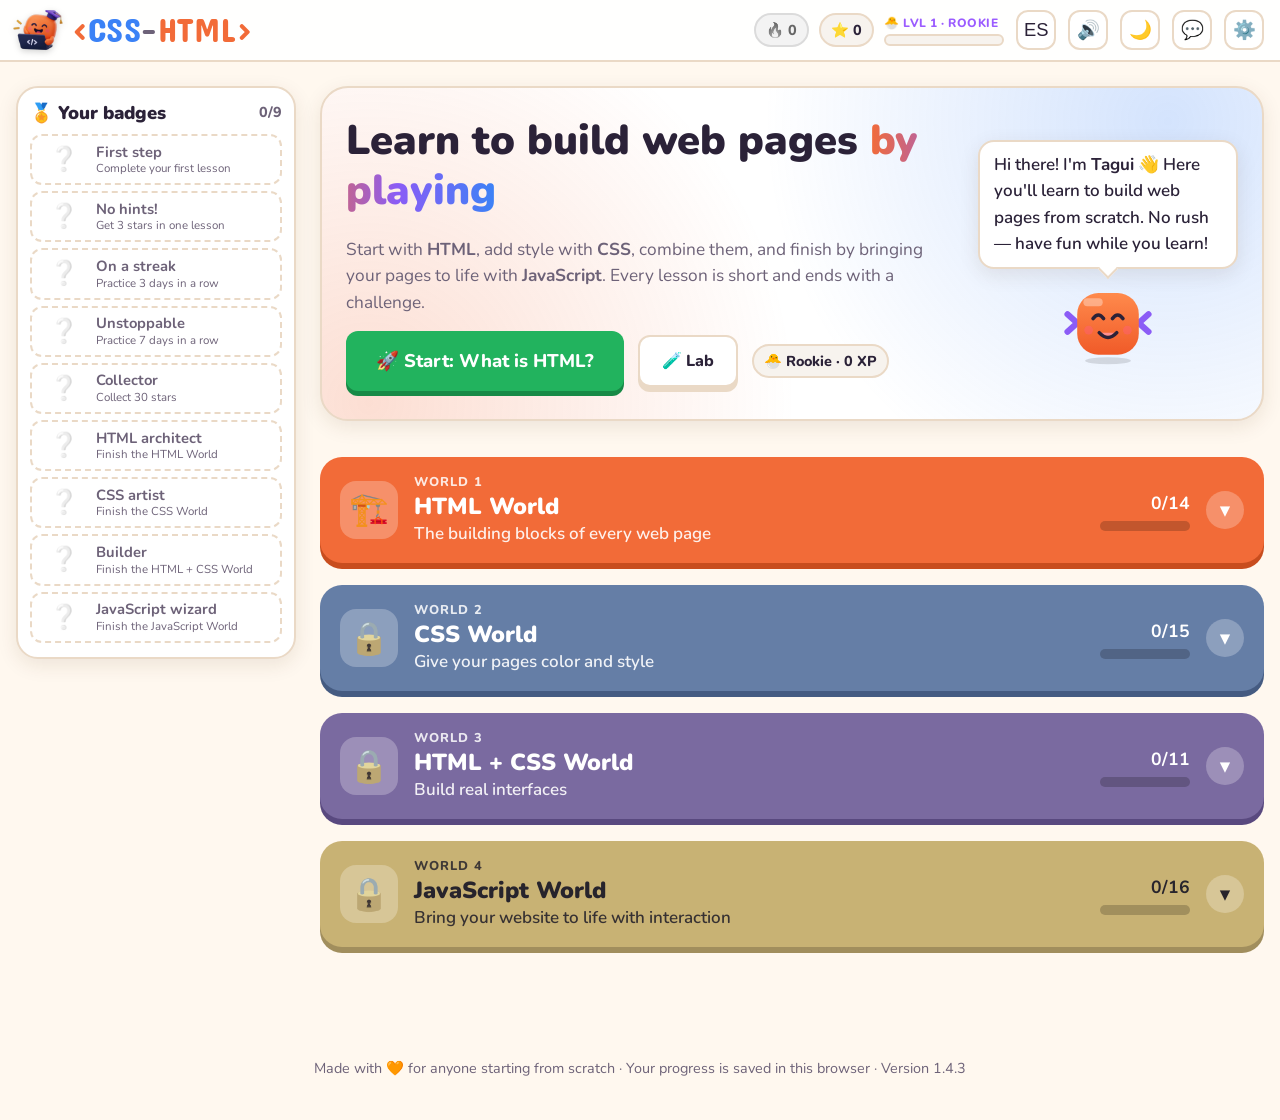
==== index.html @ 59b99aa9 "1.4.3: css-11 to css-14 in English Co-Authored-By: Claude Opus 5.5 <noreply@anthropic.com>" ====
<!DOCTYPE html>
<html lang="es">
<head>
  <meta charset="utf-8">
  <meta name="viewport" content="width=device-width, initial-scale=1">
  <title>&lt;CSS-HTML&gt; · Aprende a crear webs jugando</title>
  <meta name="description" content="Curso interactivo y gratuito de HTML, CSS y JavaScript para principiantes, con retos, XP e insignias.">
  <link rel="icon" href="recursos/marca/favicon.ico" sizes="any">
  <link rel="apple-touch-icon" href="recursos/marca/tagui-logo-160.png">
  <link rel="preconnect" href="https://fonts.googleapis.com">
  <link rel="preconnect" href="https://fonts.gstatic.com" crossorigin>
  <link rel="stylesheet" href="https://fonts.googleapis.com/css2?family=Concert+One&family=JetBrains+Mono:wght@400;700;800&family=Nunito:wght@400;600;700;800;900&display=swap">
  <!-- ?v=: versión del curso (node herramientas/version.mjs), para que el navegador no use archivos viejos -->
  <link rel="stylesheet" href="css/tema.css?v=1.4.3">
  <link rel="stylesheet" href="css/componentes.css?v=1.4.3">
  <link rel="stylesheet" href="css/mapa.css?v=1.4.3">
</head>
<body>
  <header class="cabecera"></header>

  <!-- En horizontal: insignias en una columna a la izquierda y el mapa a la derecha -->
  <div class="inicio">
    <aside class="seccion-insignias" aria-labelledby="titulo-insignias">
      <h2 id="titulo-insignias" data-t>🏅 Tus insignias <span class="contador-insignias" data-contador-insignias></span></h2>
      <div class="rejilla-insignias" data-insignias></div>
    </aside>

    <main class="contenido">
      <section class="bienvenida" data-bienvenida></section>

      <div data-mundos></div>

      <section class="opciones-curso tarjeta" data-opciones-curso></section>
    </main>
  </div>

  <footer class="pie" data-t>
    Hecho con 🧡 para quien empieza desde cero · Tu progreso se guarda en este navegador · Versión <span data-version></span>
  </footer>

  <script src="js/textos.js?v=1.4.3"></script>
  <script src="js/curso.js?v=1.4.3"></script>
  <script src="js/progreso.js?v=1.4.3"></script>
  <script src="js/celebracion.js?v=1.4.3"></script>
  <script src="js/mascota.js?v=1.4.3"></script>
  <script src="js/ui.js?v=1.4.3"></script>
  <script src="js/sugerencias.js?v=1.4.3"></script>
  <script src="js/mapa.js?v=1.4.3"></script>
</body>
</html>
---- css/tema.css ----
/* ============================================================
   <CSS-HTML> · Tema: colores, tipografía y modo claro/oscuro
   ============================================================ */
:root {
  /* Fondo y texto */
  --fondo: #fff8ef;
  --fondo-2: #ffefdc;
  --superficie: #ffffff;
  --superficie-2: #f7f3ee;
  --borde: #ead9c6;
  --texto: #2b2238;
  --texto-suave: #6d6278;

  /* Colores de cada mundo */
  --mundo-html: #f26b38;
  --mundo-html-osc: #c84d1e;
  --mundo-css: #3b82f6;
  --mundo-css-osc: #1f5fcc;
  --mundo-hc: #8b5cf6;
  --mundo-hc-osc: #6a3bd6;
  --mundo-js: #f2b100;
  --mundo-js-osc: #c48d00;

  /* Estados */
  --exito: #22b35e;
  --exito-osc: #178a46;
  --error: #ef4f5f;
  --error-osc: #c83242;
  --aviso: #ffb020;
  --xp: #9b5cff;
  --bloqueado: #c9bfb4;
  --bloqueado-osc: #a89c90;

  /* Código */
  --codigo-fondo: #1f1d2e;
  --codigo-texto: #e8e6f0;
  --codigo-etiqueta: #ff7b72;
  --codigo-atributo: #ffb86c;
  --codigo-valor: #a5e075;
  --codigo-comentario: #7d7896;
  --codigo-propiedad: #79c0ff;
  --codigo-selector: #ff9bd2;
  --codigo-palabra: #c792ea;
  --codigo-numero: #f8c555;

  /* Medidas */
  --radio: 18px;
  --radio-sm: 12px;
  --sombra: 0 6px 20px rgba(80, 50, 20, 0.10);
  --sombra-boton: 0 5px 0;
  --fuente: "Nunito", "Segoe UI", system-ui, -apple-system, sans-serif;
  --fuente-codigo: "JetBrains Mono", "Cascadia Code", Consolas, monospace;
  --fuente-titulo: "Concert One", "Nunito", "Segoe UI", system-ui, sans-serif;

  /* Respiración de Tagui y del aviso "¡Empieza aquí!"
     Duración del ciclo completo: la mitad para inflarse y la otra mitad para desinflarse */
  --ritmo-respiracion: 4s;

  color-scheme: light;
}

/* Modo oscuro automático (si el usuario no eligió claro) */
@media (prefers-color-scheme: dark) {
  :root:not([data-theme="light"]) {
    --fondo: #161827;
    --fondo-2: #1d2033;
    --superficie: #23263b;
    --superficie-2: #2b2f48;
    --borde: #3a3f5c;
    --texto: #f1eefa;
    --texto-suave: #aaa6c0;
    --bloqueado: #4a4e68;
    --bloqueado-osc: #363a52;
    --sombra: 0 6px 20px rgba(0, 0, 0, 0.35);
    color-scheme: dark;
  }
}

/* Modo oscuro elegido a mano */
:root[data-theme="dark"] {
  --fondo: #161827;
  --fondo-2: #1d2033;
  --superficie: #23263b;
  --superficie-2: #2b2f48;
  --borde: #3a3f5c;
  --texto: #f1eefa;
  --texto-suave: #aaa6c0;
  --bloqueado: #4a4e68;
  --bloqueado-osc: #363a52;
  --sombra: 0 6px 20px rgba(0, 0, 0, 0.35);
  color-scheme: dark;
}

/* ---------- Base ---------- */
*,
*::before,
*::after { box-sizing: border-box; }

html { -webkit-text-size-adjust: 100%; }

body {
  margin: 0;
  min-height: 100vh;
  background: var(--fondo);
  color: var(--texto);
  font-family: var(--fuente);
  font-size: 17px;
  line-height: 1.55;
  overflow-x: hidden;
}

h1, h2, h3 { line-height: 1.2; margin: 0 0 0.5em; }
p { margin: 0 0 0.8em; }
a { color: var(--mundo-css); }
img, svg { max-width: 100%; }

/* Sin ligaduras: el alumno debe ver los caracteres reales (<!--, =>, !=…), no flechas */
code, pre, textarea {
  font-family: var(--fuente-codigo);
  font-variant-ligatures: none;
  font-feature-settings: "liga" 0, "calt" 0;
}

:not(pre) > code {
  background: var(--superficie-2);
  border: 1px solid var(--borde);
  border-radius: 6px;
  padding: 0.05em 0.35em;
  font-size: 0.9em;
  /* Los códigos largos (animation: …) pueden partirse para no salirse de la tarjeta */
  white-space: normal;
  overflow-wrap: anywhere;
  -webkit-box-decoration-break: clone;
  box-decoration-break: clone;
}

:focus-visible {
  outline: 3px solid var(--mundo-css);
  outline-offset: 2px;
}

.oculto { display: none !important; }

.solo-lector {
  position: absolute;
  width: 1px; height: 1px;
  overflow: hidden;
  clip: rect(0 0 0 0);
  white-space: nowrap;
}

/* Si el sistema pide reducir movimiento, las animaciones se reproducen UNA vez y al instante.
   (Sin iteration-count: 1, una animación infinita de 0,01 ms parpadea de forma errática.) */
@media (prefers-reduced-motion: reduce) {
  *, *::before, *::after {
    animation-duration: 0.01ms !important;
    animation-iteration-count: 1 !important;
    transition-duration: 0.01ms !important;
  }
  /* Excepción: la respiración lenta de Tagui y del aviso se mantiene (es muy suave).
     Los saltos de reacción no se reproducen en este modo. */
  .mascota .tagui,
  .modal .tagui {
    animation: respirar-tagui var(--ritmo-respiracion) ease-in-out infinite !important;
  }
  .globo-actual {
    animation: respirar-suave var(--ritmo-respiracion) ease-in-out infinite !important;
  }
}
---- css/componentes.css ----
/* ============================================================
   <CSS-HTML> · Componentes compartidos
   ============================================================ */

/* ---------- Cabecera ---------- */
.cabecera {
  position: sticky;
  top: 0;
  z-index: 50;
  display: flex;
  align-items: center;
  gap: 12px;
  padding: 10px 16px;
  background: color-mix(in srgb, var(--superficie) 92%, transparent);
  backdrop-filter: blur(8px);
  border-bottom: 2px solid var(--borde);
}

.logo {
  display: inline-flex;
  align-items: center;
  font-family: var(--fuente-titulo);
  font-weight: 400;              /* Concert One solo tiene un grosor */
  font-size: 2.1rem;
  line-height: 1;
  text-decoration: none;
  color: var(--texto);
  white-space: nowrap;
  letter-spacing: 0.5px;
}
/* Tagui con su birrete delante del nombre */
.logo-tagui {
  width: 52px;
  height: 52px;
  margin: -6px 8px -6px -4px;
  flex-shrink: 0;
  filter: drop-shadow(0 2px 3px rgba(0, 0, 0, 0.18));
}
.logo .ang { color: var(--mundo-html); }
.logo .css { color: var(--mundo-css); }
.logo .guion { color: var(--texto-suave); }
.logo .html { color: var(--mundo-html); }

.cabecera .espacio { flex: 1; }

.estado-jugador {
  display: flex;
  align-items: center;
  gap: 10px;
  min-width: 0;
}

.chip {
  display: inline-flex;
  align-items: center;
  gap: 4px;
  padding: 4px 10px;
  border-radius: 999px;
  background: var(--superficie-2);
  border: 2px solid var(--borde);
  font-weight: 800;
  font-size: 0.9rem;
  white-space: nowrap;
}
.chip.racha { color: #ff7a1a; }
.chip.racha.apagada { color: var(--texto-suave); filter: grayscale(1); }

.barra-xp {
  display: flex;
  flex-direction: column;
  gap: 2px;
  min-width: 120px;
}
.barra-xp .nivel {
  font-size: 0.75rem;
  font-weight: 800;
  color: var(--xp);
  text-transform: uppercase;
  letter-spacing: 0.5px;
  white-space: nowrap;
}
.barra-xp .pista {
  height: 12px;
  border-radius: 999px;
  background: var(--superficie-2);
  border: 2px solid var(--borde);
  overflow: hidden;
}
.barra-xp .relleno {
  height: 100%;
  width: 0;
  background: linear-gradient(90deg, var(--xp), #d06bff);
  border-radius: 999px;
  transition: width 0.8s cubic-bezier(.2,.9,.3,1.2);
}

/* ---------- Botones ---------- */
.boton {
  --b-color: var(--exito);
  --b-osc: var(--exito-osc);
  display: inline-flex;
  align-items: center;
  justify-content: center;
  gap: 8px;
  padding: 12px 22px;
  border: 0;
  border-radius: var(--radio-sm);
  background: var(--b-color);
  color: #fff;
  font: inherit;
  font-weight: 800;
  font-size: 1rem;
  text-decoration: none;
  cursor: pointer;
  box-shadow: var(--sombra-boton) var(--b-osc);
  transform: translateY(0);
  transition: transform 0.08s, box-shadow 0.08s, filter 0.15s;
  user-select: none;
}
.boton:hover { filter: brightness(1.06); }
.boton:active { transform: translateY(4px); box-shadow: 0 1px 0 var(--b-osc); }
.boton:disabled {
  --b-color: var(--bloqueado);
  --b-osc: var(--bloqueado-osc);
  cursor: not-allowed;
  filter: none;
}
.boton.grande { padding: 16px 30px; font-size: 1.15rem; }
.boton.azul { --b-color: var(--mundo-css); --b-osc: var(--mundo-css-osc); }
.boton.naranja { --b-color: var(--mundo-html); --b-osc: var(--mundo-html-osc); }
.boton.morado { --b-color: var(--mundo-hc); --b-osc: var(--mundo-hc-osc); }
.boton.amarillo { --b-color: var(--mundo-js); --b-osc: var(--mundo-js-osc); color: #2b2238; }
.boton.secundario {
  --b-color: var(--superficie);
  --b-osc: var(--borde);
  color: var(--texto);
  border: 2px solid var(--borde);
}

.boton-icono {
  display: inline-grid;
  place-items: center;
  width: 40px;
  height: 40px;
  border-radius: 12px;
  border: 2px solid var(--borde);
  background: var(--superficie);
  color: var(--texto);
  font-size: 1.15rem;
  cursor: pointer;
  text-decoration: none;
  flex-shrink: 0;
}
.boton-icono:hover { background: var(--superficie-2); }

.mini-boton {
  padding: 6px 10px;
  border-radius: 10px;
  border: 2px solid var(--borde);
  background: var(--superficie);
  color: var(--texto);
  font: inherit;
  font-weight: 700;
  font-size: 0.85rem;
  cursor: pointer;
  white-space: nowrap;
}
.mini-boton:hover { background: var(--fondo-2); }

/* ---------- Franja del modo prueba ---------- */
.franja-prueba {
  display: flex;
  flex-wrap: wrap;
  align-items: center;
  justify-content: center;
  gap: 8px 14px;
  padding: 8px 16px;
  background: color-mix(in srgb, var(--mundo-hc) 16%, var(--superficie));
  border-bottom: 2px solid var(--mundo-hc);
  color: var(--texto);
  font-weight: 600;
  font-size: 0.95rem;
  text-align: center;
}
.franja-botones { display: inline-flex; flex-wrap: wrap; justify-content: center; gap: 8px; }

.acciones-curso { flex-direction: column; align-items: stretch; }

/* ---------- Tarjeta ---------- */
.tarjeta {
  background: var(--superficie);
  border: 2px solid var(--borde);
  border-radius: var(--radio);
  box-shadow: var(--sombra);
  padding: 20px;
}

/* ---------- Mascota Tagui ---------- */
.mascota {
  display: flex;
  align-items: flex-end;
  gap: 10px;
}
.mascota .tagui {
  width: 72px;
  height: 72px;
  flex-shrink: 0;
  transform-origin: 50% 92%;     /* respira desde los pies */
  will-change: transform;        /* la anima la tarjeta gráfica: sin saltos de píxel */
  animation: respirar-tagui var(--ritmo-respiracion) ease-in-out infinite;
}
.mascota .bocadillo {
  position: relative;
  background: var(--superficie);
  border: 2px solid var(--borde);
  border-radius: 16px;
  padding: 10px 14px;
  font-weight: 600;
  box-shadow: var(--sombra);
}
.mascota .bocadillo::before {
  content: "";
  position: absolute;
  left: -9px;
  bottom: 16px;
  width: 14px;
  height: 14px;
  background: var(--superficie);
  border-left: 2px solid var(--borde);
  border-bottom: 2px solid var(--borde);
  transform: rotate(45deg);
}
/* Reacciones suaves y de una sola vez; después Tagui vuelve a respirar con calma */
.mascota.alegre .tagui { animation: saltar 1.2s ease-in-out 1, respirar-tagui var(--ritmo-respiracion) ease-in-out 1.2s infinite; }
.mascota.triste .tagui { animation: temblar 0.9s ease-in-out 1, respirar-tagui var(--ritmo-respiracion) ease-in-out 0.9s infinite; }

/* Movimientos lentos y suaves: transmiten calma */
@keyframes respirar-tagui {
  0%, 100% { transform: scale(1, 1); }
  50% { transform: scale(1.15, 1.25); }   /* respiración exagerada pero muy lenta */
}
@keyframes respirar-suave { /* para globos de aviso */
  0%, 100% { transform: scale(1); }
  50% { transform: scale(1.25); }
}
@keyframes saltar { 0%, 100% { transform: translateY(0); } 45% { transform: translateY(-8px) rotate(-2deg); } }
@keyframes temblar { 0%, 100% { transform: translateX(0); } 30% { transform: translateX(-3px); } 70% { transform: translateX(3px); } }

/* ---------- Bloque de código (solo lectura) ---------- */
pre.codigo {
  margin: 0;
  padding: 14px 16px;
  background: var(--codigo-fondo);
  color: var(--codigo-texto);
  border-radius: var(--radio-sm);
  font-size: 0.92rem;
  line-height: 1.6;
  overflow-x: auto;
  white-space: pre;
  tab-size: 2;
}

/* Colores del resaltado (compartido con el editor) */
.t-etiqueta { color: var(--codigo-etiqueta); }
.t-atributo { color: var(--codigo-atributo); }
.t-valor { color: var(--codigo-valor); }
.t-comentario { color: var(--codigo-comentario); font-style: italic; }
.t-propiedad { color: var(--codigo-propiedad); }
.t-selector { color: var(--codigo-selector); }
.t-palabra { color: var(--codigo-palabra); }
.t-numero { color: var(--codigo-numero); }
.t-cadena { color: var(--codigo-valor); }
.t-signo { color: #b9b4cc; }

/* ---------- Toasts ---------- */
.toasts {
  position: fixed;
  top: 76px;
  right: 16px;
  z-index: 200;
  display: flex;
  flex-direction: column;
  gap: 8px;
  pointer-events: none;
}
.toast {
  padding: 10px 16px;
  border-radius: 14px;
  background: var(--superficie);
  border: 2px solid var(--borde);
  box-shadow: var(--sombra);
  font-weight: 800;
  animation: entrar-toast 0.35s cubic-bezier(.2,.9,.3,1.3);
}
.toast.xp { color: var(--xp); border-color: var(--xp); }
.toast.insignia { color: var(--mundo-js-osc); border-color: var(--mundo-js); }
.toast.saliendo { animation: salir-toast 0.3s ease forwards; }
@keyframes entrar-toast { from { transform: translateX(120%); opacity: 0; } }
@keyframes salir-toast { to { transform: translateX(120%); opacity: 0; } }

/* ---------- Modal ---------- */
.modal-fondo {
  position: fixed;
  inset: 0;
  z-index: 150;
  display: grid;
  place-items: center;
  padding: 16px;
  background: rgba(20, 15, 35, 0.55);
  animation: aparecer 0.2s ease;
}
.modal {
  width: min(460px, 100%);
  max-height: calc(100vh - 32px);
  overflow-y: auto;
  background: var(--superficie);
  border-radius: 24px;
  border: 2px solid var(--borde);
  padding: 28px 24px;
  text-align: center;
  box-shadow: 0 20px 60px rgba(0, 0, 0, 0.3);
  animation: entrar-modal 0.4s cubic-bezier(.2,.9,.3,1.3);
}
.modal h2 { font-size: 1.6rem; }
.modal .acciones {
  display: flex;
  flex-wrap: wrap;
  justify-content: center;
  gap: 10px;
  margin-top: 18px;
}
@keyframes aparecer { from { opacity: 0; } }
@keyframes entrar-modal { from { transform: scale(0.8); opacity: 0; } }

/* Estrellas grandes del modal de victoria */
.estrellas-grandes {
  display: flex;
  justify-content: center;
  gap: 8px;
  font-size: 3rem;
  margin: 8px 0 4px;
}
.estrellas-grandes span {
  filter: grayscale(1) opacity(0.3);
  transform: scale(0.5);
}
.estrellas-grandes span.ganada {
  animation: estrella 0.5s cubic-bezier(.2,.9,.3,1.6) forwards;
}
@keyframes estrella {
  to { filter: none; transform: scale(1); }
}

/* ---------- Confeti ---------- */
.confeti {
  position: fixed;
  inset: 0;
  z-index: 300;
  pointer-events: none;
  width: 100%;
  height: 100%;
}

/* ---------- Ajustes ---------- */
.lista-ajustes {
  display: flex;
  flex-direction: column;
  gap: 10px;
  text-align: left;
}
.lista-ajustes label {
  display: flex;
  align-items: center;
  justify-content: space-between;
  gap: 12px;
  padding: 10px 14px;
  background: var(--superficie-2);
  border-radius: 12px;
  font-weight: 700;
  cursor: pointer;
}
.lista-ajustes input[type="checkbox"] { width: 22px; height: 22px; accent-color: var(--exito); }
.version-curso { margin: 14px 0 0; color: var(--texto-suave); font-size: 0.85rem; }

/* ---------- Buzón de sugerencias ---------- */
.sugerencia-intro { color: var(--texto-suave); margin: 6px 0 14px; }
.form-sugerencia { display: flex; flex-direction: column; gap: 12px; text-align: left; }
.tipos-sugerencia { border: 0; margin: 0; padding: 0; display: flex; flex-wrap: wrap; gap: 8px; }
.tipos-sugerencia legend { font-weight: 800; margin-bottom: 6px; padding: 0; }
.tipos-sugerencia label { cursor: pointer; }
.tipos-sugerencia input { position: absolute; opacity: 0; pointer-events: none; }
.tipos-sugerencia span {
  display: inline-block;
  padding: 6px 12px;
  border: 2px solid var(--borde);
  border-radius: 999px;
  background: var(--superficie-2);
  font-weight: 700;
}
.tipos-sugerencia input:checked + span { border-color: var(--mundo-css); background: color-mix(in srgb, var(--mundo-css) 15%, var(--superficie)); }
.tipos-sugerencia input:focus-visible + span { outline: 3px solid var(--mundo-css); outline-offset: 2px; }
.campo-sugerencia { display: flex; flex-direction: column; gap: 6px; font-weight: 800; }
.campo-sugerencia small { font-weight: 600; color: var(--texto-suave); }
.campo-sugerencia textarea,
.campo-sugerencia input {
  font: inherit;
  font-weight: 600;
  color: var(--texto);
  background: var(--superficie-2);
  border: 2px solid var(--borde);
  border-radius: var(--radio-sm);
  padding: 10px 12px;
  resize: vertical;
}
.campo-sugerencia textarea:focus,
.campo-sugerencia input:focus { outline: none; border-color: var(--mundo-css); }
.sugerencia-donde { margin: 0; font-size: 0.85rem; color: var(--texto-suave); }
.sugerencia-estado { margin: 0; font-weight: 700; min-height: 1.2em; }
.sugerencia-estado:empty { display: none; }

@media (max-width: 640px) {
  .cabecera { gap: 8px; padding: 8px 12px; }
  .logo { font-size: 1.15rem; }
  .logo-tagui { width: 36px; height: 36px; margin: -4px 4px -4px -2px; }
  .barra-xp { min-width: 70px; }
  .barra-xp .nivel { display: none; }
  .ocultar-movil { display: none !important; }
}
---- css/mapa.css ----
/* ============================================================
   <CSS-HTML> · Pantalla de inicio y mapa de niveles
   ============================================================ */
/* Página: en horizontal, insignias a la izquierda y mapa a la derecha; en estrecho, una columna */
.inicio {
  width: min(1320px, 100%);
  margin: 0 auto;
  padding: 24px 16px 64px;
  display: grid;
  gap: 24px;
}
.contenido { min-width: 0; }
@media (min-width: 1000px) {
  .inicio { grid-template-columns: 280px minmax(0, 1fr); align-items: start; }
  /* La columna de insignias se queda a la vista al bajar por el mapa */
  .seccion-insignias { position: sticky; top: 80px; max-height: calc(100vh - 96px); overflow-y: auto; }
}
@media (max-width: 999px) {
  .seccion-insignias { order: 2; }
}

/* ---------- Bienvenida ---------- */
.bienvenida {
  display: flex;
  flex-direction: column;
  gap: 20px;
  padding: 28px 24px;
  margin-bottom: 36px;
  border-radius: 28px;
  background:
    radial-gradient(circle at 90% 10%, color-mix(in srgb, var(--mundo-css) 22%, transparent), transparent 45%),
    radial-gradient(circle at 5% 95%, color-mix(in srgb, var(--mundo-html) 22%, transparent), transparent 45%),
    var(--superficie);
  border: 2px solid var(--borde);
  box-shadow: var(--sombra);
}
.bienvenida .mascota .tagui { width: 88px; height: 88px; }
.bienvenida h1 { font-size: clamp(1.7rem, 4.5vw, 2.6rem); font-weight: 900; }
.bienvenida .resaltado {
  background: linear-gradient(90deg, var(--mundo-html), var(--mundo-hc), var(--mundo-css));
  -webkit-background-clip: text;
  background-clip: text;
  color: transparent;
}
.bienvenida p { color: var(--texto-suave); font-size: 1.08rem; max-width: 60ch; }
.bienvenida-acciones { display: flex; flex-wrap: wrap; align-items: center; gap: 14px; margin-top: 8px; }

/* ---------- Mundo ---------- */
.mundo {
  --color: var(--mundo-html);
  --color-osc: var(--mundo-html-osc);
  margin-bottom: 22px;
  interpolate-size: allow-keywords;   /* permite animar la altura hasta "auto" al abrir */
}
/* Mundos plegables (<details>): el contenido se despliega suavemente */
.mundo::details-content {
  block-size: 0;
  overflow: hidden;
  transition: block-size 0.35s ease, content-visibility 0.35s allow-discrete;
}
.mundo[open]::details-content { block-size: auto; }
.mundo-css { --color: var(--mundo-css); --color-osc: var(--mundo-css-osc); }
.mundo-hc { --color: var(--mundo-hc); --color-osc: var(--mundo-hc-osc); }
.mundo-js { --color: var(--mundo-js); --color-osc: var(--mundo-js-osc); }

.mundo-cabecera {
  display: flex;
  align-items: center;
  gap: 16px;
  padding: 16px 20px;
  border-radius: 22px;
  background: var(--color);
  color: #fff;
  box-shadow: 0 6px 0 var(--color-osc);
  cursor: pointer;
  list-style: none;
  user-select: none;
  transition: transform 0.12s, box-shadow 0.12s;
}
.mundo-cabecera::-webkit-details-marker { display: none; }
.mundo-cabecera:hover { transform: translateY(-2px); box-shadow: 0 8px 0 var(--color-osc); }
.mundo-cabecera:active { transform: translateY(4px); box-shadow: 0 2px 0 var(--color-osc); }
.mundo-cabecera:focus-visible { outline: 4px solid var(--color-osc); outline-offset: 4px; }
.mundo-flecha {
  display: grid;
  place-items: center;
  width: 38px;
  height: 38px;
  flex-shrink: 0;
  border-radius: 50%;
  background: rgba(255, 255, 255, 0.25);
  font-size: 1.3rem;
  line-height: 1;
  transition: transform 0.3s ease;
}
.mundo[open] .mundo-flecha { transform: rotate(180deg); }
.mundo-js .mundo-cabecera { color: #2b2238; }
.mundo-cabecera h2 { margin: 0; font-size: 1.45rem; font-weight: 900; }
.mundo-cabecera p { margin: 0; opacity: 0.9; font-weight: 600; }
.mundo-num { font-size: 0.8rem; font-weight: 800; text-transform: uppercase; letter-spacing: 1px; opacity: 0.85; }
.mundo-emoji {
  display: grid;
  place-items: center;
  width: 58px;
  height: 58px;
  flex-shrink: 0;
  font-size: 2rem;
  border-radius: 16px;
  background: rgba(255, 255, 255, 0.25);
}
.mundo-progreso {
  margin-left: auto;
  display: flex;
  flex-direction: column;
  align-items: flex-end;
  gap: 4px;
  font-size: 1.1rem;
  flex-shrink: 0;
}
.mundo-progreso small { font-size: 0.75rem; opacity: 0.85; font-weight: 700; }
.mini-barra {
  width: 90px;
  height: 10px;
  border-radius: 99px;
  background: rgba(0, 0, 0, 0.2);
  overflow: hidden;
}
.mini-barra div { height: 100%; background: #fff; border-radius: 99px; }
.mundo-cerrado .mundo-cabecera { filter: saturate(0.35); }

/* ---------- Camino de nodos ---------- */
/* Hueco a los lados para las curvas en U que unen una fila con la siguiente */
.camino { position: relative; padding: 56px 64px 40px; }
.camino-linea {
  position: absolute;
  inset: 0;
  overflow: visible;
  pointer-events: none;
}
.camino-linea path {
  fill: none;
  stroke: var(--borde);
  stroke-width: 6;
  stroke-dasharray: 2 14;
  stroke-linecap: round;
}

/* Serpiente: filas horizontales (la fila y la columna de cada nodo las pone js/mapa.js) */
.nodos {
  position: relative;
  list-style: none;
  margin: 0;
  padding: 0;
  display: grid;
  grid-template-columns: repeat(var(--cols, 4), minmax(0, 1fr));
  row-gap: 56px;
  justify-items: center;
}
.nodo-fila {
  position: relative;
  display: flex;
  flex-direction: column;
  align-items: center;
  width: 150px;
}
/* Ola: un nodo de cada dos baja un poco para que la fila serpentee */
.nodo-fila.ola-baja { transform: translateY(28px); }

.nodo {
  position: relative;
  display: grid;
  place-items: center;
  width: 74px;
  height: 70px;
  border-radius: 50%;
  font-size: 1.5rem;
  font-weight: 900;
  color: #fff;
  text-decoration: none;
  background: var(--color);
  box-shadow: 0 7px 0 var(--color-osc);
  transition: transform 0.12s, box-shadow 0.12s;
}
.mundo-js .nodo { color: #2b2238; }
/* El hover se mide en toda la fila: si fuese en el círculo, al subir se saldría del ratón y rebotaría */
.nodo-fila:hover a.nodo { transform: translateY(-3px); }
a.nodo:active { transform: translateY(5px); box-shadow: 0 2px 0 var(--color-osc); }

.nodo.completada { background: var(--color); }
.nodo.bloqueada,
.nodo.proximamente {
  background: var(--bloqueado);
  box-shadow: 0 7px 0 var(--bloqueado-osc);
  font-size: 1.3rem;
}
.nodo.proximamente { cursor: help; }
/* El nodo actual no se mueve: solo su halo "respira" despacio */
.nodo.actual {
  outline: 5px solid color-mix(in srgb, var(--color) 35%, transparent);
  outline-offset: 5px;
  animation: respirar 5s ease-in-out infinite;
}
@keyframes respirar {
  0%, 100% { outline-offset: 4px; outline-color: color-mix(in srgb, var(--color) 40%, transparent); }
  50% { outline-offset: 8px; outline-color: color-mix(in srgb, var(--color) 15%, transparent); }
}

.globo-actual {
  position: absolute;
  top: -34px;
  padding: 3px 12px;
  border-radius: 10px;
  background: var(--superficie);
  border: 2px solid var(--color);
  color: var(--color-osc);
  font-weight: 900;
  font-size: 0.85rem;
  white-space: nowrap;
  transform-origin: 50% 100%;    /* respira hacia arriba, apoyado en el círculo */
  will-change: transform;        /* animación suave por la tarjeta gráfica */
  animation: respirar-suave var(--ritmo-respiracion) ease-in-out infinite;
  z-index: 1;
}
.nodo-estrellas { margin-top: 10px; font-size: 0.9rem; letter-spacing: 1px; line-height: 1; }
.nodo-titulo {
  margin-top: 10px;
  max-width: 100%;
  padding: 2px 10px;
  border-radius: 8px;
  background: var(--fondo);
  font-weight: 800;
  font-size: 0.92rem;
  text-align: center;
  line-height: 1.25;
}
.nodo-estrellas + .nodo-titulo { margin-top: 4px; }

/* ---------- Insignias ---------- */
.seccion-insignias {
  padding: 18px 16px;
  background: var(--superficie);
  border: 2px solid var(--borde);
  border-radius: 22px;
  box-shadow: var(--sombra);
}
.seccion-insignias h2 { display: flex; align-items: center; gap: 8px; margin: 0 0 14px; font-size: 1.3rem; font-weight: 900; }
.contador-insignias { margin-left: auto; font-size: 0.9rem; color: var(--texto-suave); font-weight: 800; }
.rejilla-insignias {
  display: grid;
  grid-template-columns: repeat(auto-fill, minmax(150px, 1fr));
  gap: 12px;
}
.insignia {
  display: flex;
  flex-direction: column;
  align-items: center;
  gap: 4px;
  padding: 16px 10px;
  text-align: center;
  background: var(--superficie);
  border: 2px dashed var(--borde);
  border-radius: 18px;
  color: var(--texto-suave);
}
.insignia small { font-size: 0.78rem; line-height: 1.3; }
.insignia-emoji { font-size: 2.2rem; filter: grayscale(1); opacity: 0.6; }
.insignia.ganada { border-style: solid; border-color: var(--mundo-js); color: var(--texto); box-shadow: var(--sombra); }
.insignia.ganada .insignia-emoji { filter: none; opacity: 1; }
/* En la columna lateral: una lista compacta (emoji a la izquierda, nombre y descripción a la derecha) */
@media (min-width: 1000px) {
  .seccion-insignias { padding: 14px 12px; }
  .seccion-insignias h2 { margin-bottom: 10px; font-size: 1.15rem; }
  .rejilla-insignias { grid-template-columns: 1fr; gap: 6px; }
  .insignia {
    display: grid;
    grid-template-columns: 44px 1fr;
    grid-template-rows: auto auto;
    column-gap: 10px;
    row-gap: 0;
    align-items: center;
    padding: 5px 10px;
    text-align: left;
    border-radius: 12px;
  }
  .insignia-emoji { grid-row: span 2; font-size: 1.5rem; text-align: center; }
  .insignia b { align-self: end; font-size: 0.92rem; line-height: 1.2; }
  .insignia small { align-self: start; font-size: 0.72rem; line-height: 1.25; }
}

/* ---------- Opciones del curso ---------- */
.opciones-curso { margin-top: 36px; }
.opciones-curso h2 { font-size: 1.3rem; font-weight: 900; }
.opciones-curso p { color: var(--texto-suave); }
.opciones-botones { display: flex; flex-wrap: wrap; gap: 12px; margin-top: 8px; }

.pie {
  text-align: center;
  color: var(--texto-suave);
  font-size: 0.9rem;
  padding: 24px 16px 40px;
}

@media (min-width: 720px) {
  .bienvenida { flex-direction: row; align-items: center; }
  /* En pantallas anchas Tagui se pone a la derecha, con el bocadillo encima */
  .bienvenida .mascota { flex-direction: column-reverse; align-items: center; order: 2; max-width: 260px; flex-shrink: 0; }
  .bienvenida .mascota .bocadillo::before { left: calc(50% - 7px); bottom: -9px; transform: rotate(-45deg); }
}

@media (max-width: 520px) {
  .camino { padding: 52px 36px 32px; }
  .nodo-fila { width: 130px; }
  .mundo-cabecera { position: relative; flex-wrap: wrap; gap: 12px; padding: 14px 64px 14px 16px; }
  .mundo-flecha { position: absolute; top: 14px; right: 14px; }
  .mundo-cabecera > div:nth-child(2) { flex: 1; min-width: 0; }
  .mundo-cabecera h2 { font-size: 1.25rem; }
  .mundo-emoji { width: 46px; height: 46px; font-size: 1.6rem; }
  .mundo-progreso { margin-left: 0; flex-direction: row; align-items: center; width: 100%; }
  .mini-barra { flex: 1; }
}
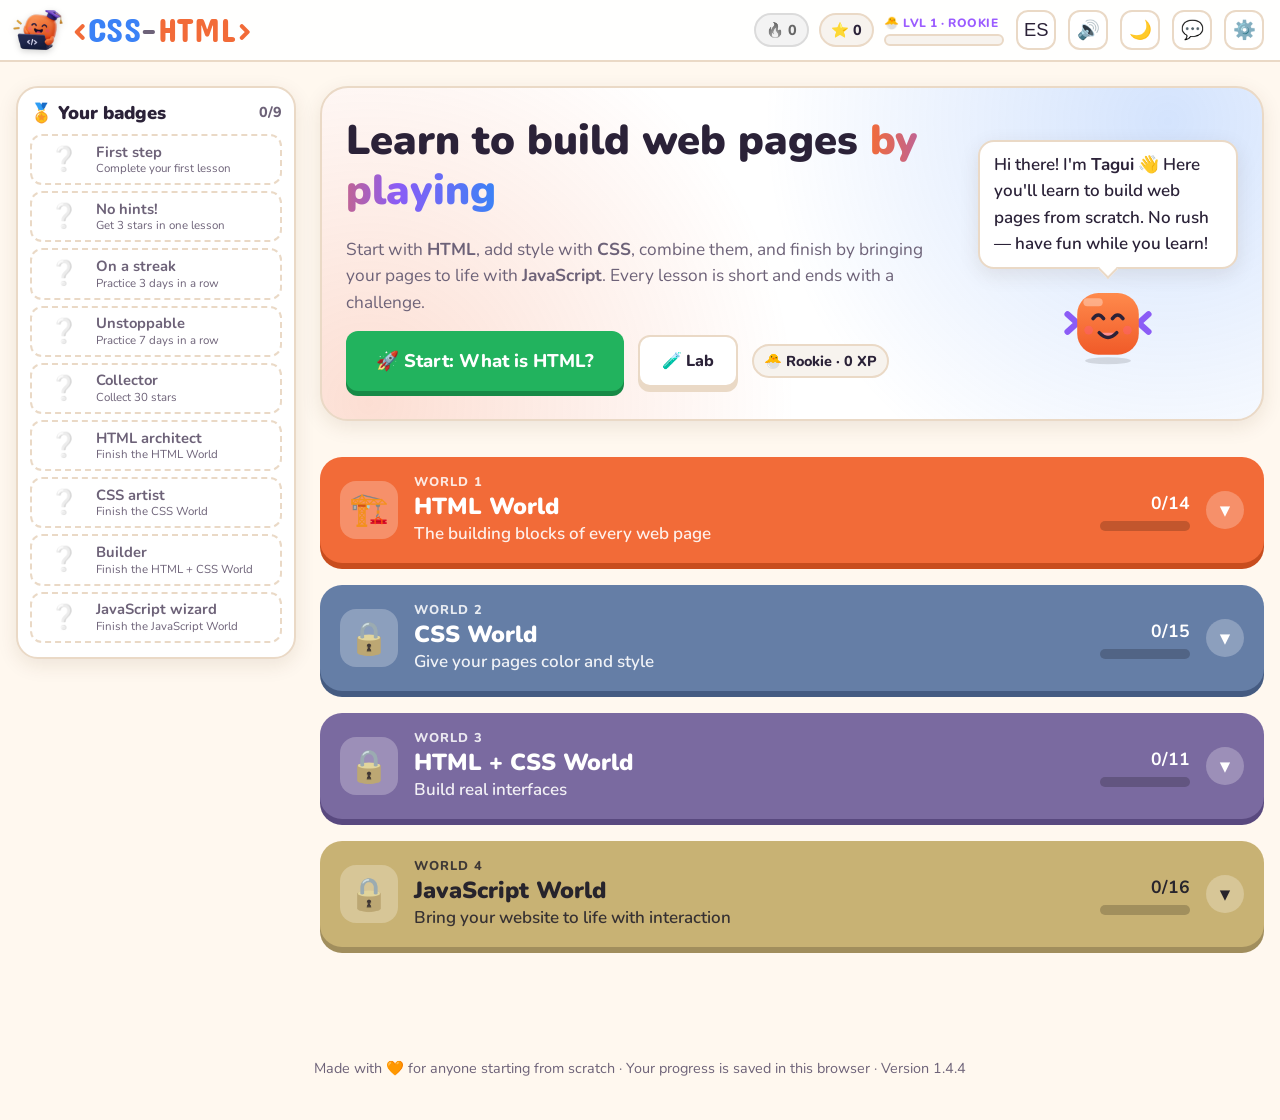
==== commit 60b5ba83: "1.4.4: World CSS complete in English (css-15 with its screenshots) and hc-01 Co-Authored-By: Claude " ====
--- a/index.html
+++ b/index.html
@@ -11,9 +11,9 @@
   <link rel="preconnect" href="https://fonts.gstatic.com" crossorigin>
   <link rel="stylesheet" href="https://fonts.googleapis.com/css2?family=Concert+One&family=JetBrains+Mono:wght@400;700;800&family=Nunito:wght@400;600;700;800;900&display=swap">
   <!-- ?v=: versión del curso (node herramientas/version.mjs), para que el navegador no use archivos viejos -->
-  <link rel="stylesheet" href="css/tema.css?v=1.4.3">
-  <link rel="stylesheet" href="css/componentes.css?v=1.4.3">
-  <link rel="stylesheet" href="css/mapa.css?v=1.4.3">
+  <link rel="stylesheet" href="css/tema.css?v=1.4.4">
+  <link rel="stylesheet" href="css/componentes.css?v=1.4.4">
+  <link rel="stylesheet" href="css/mapa.css?v=1.4.4">
 </head>
 <body>
   <header class="cabecera"></header>
@@ -38,13 +38,13 @@
     Hecho con 🧡 para quien empieza desde cero · Tu progreso se guarda en este navegador · Versión <span data-version></span>
   </footer>
 
-  <script src="js/textos.js?v=1.4.3"></script>
-  <script src="js/curso.js?v=1.4.3"></script>
-  <script src="js/progreso.js?v=1.4.3"></script>
-  <script src="js/celebracion.js?v=1.4.3"></script>
-  <script src="js/mascota.js?v=1.4.3"></script>
-  <script src="js/ui.js?v=1.4.3"></script>
-  <script src="js/sugerencias.js?v=1.4.3"></script>
-  <script src="js/mapa.js?v=1.4.3"></script>
+  <script src="js/textos.js?v=1.4.4"></script>
+  <script src="js/curso.js?v=1.4.4"></script>
+  <script src="js/progreso.js?v=1.4.4"></script>
+  <script src="js/celebracion.js?v=1.4.4"></script>
+  <script src="js/mascota.js?v=1.4.4"></script>
+  <script src="js/ui.js?v=1.4.4"></script>
+  <script src="js/sugerencias.js?v=1.4.4"></script>
+  <script src="js/mapa.js?v=1.4.4"></script>
 </body>
 </html>
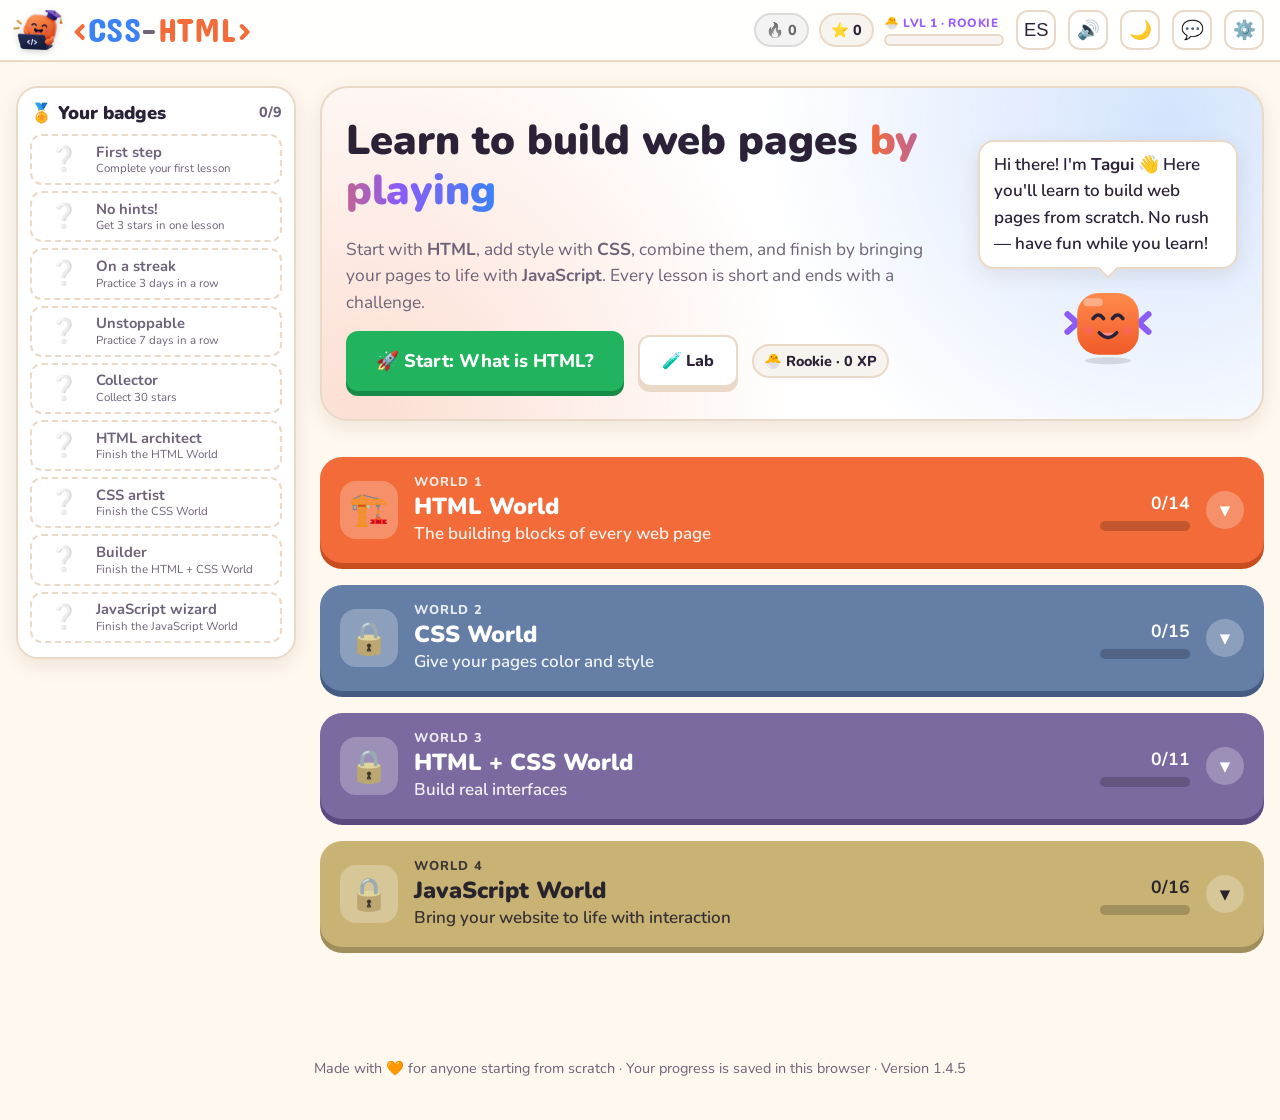
==== commit b53332e8: "1.4.5: hc-02 to hc-10 in English Co-Authored-By: Claude Opus 5.5 <noreply@anthropic.com>" ====
--- a/index.html
+++ b/index.html
@@ -11,9 +11,9 @@
   <link rel="preconnect" href="https://fonts.gstatic.com" crossorigin>
   <link rel="stylesheet" href="https://fonts.googleapis.com/css2?family=Concert+One&family=JetBrains+Mono:wght@400;700;800&family=Nunito:wght@400;600;700;800;900&display=swap">
   <!-- ?v=: versión del curso (node herramientas/version.mjs), para que el navegador no use archivos viejos -->
-  <link rel="stylesheet" href="css/tema.css?v=1.4.4">
-  <link rel="stylesheet" href="css/componentes.css?v=1.4.4">
-  <link rel="stylesheet" href="css/mapa.css?v=1.4.4">
+  <link rel="stylesheet" href="css/tema.css?v=1.4.5">
+  <link rel="stylesheet" href="css/componentes.css?v=1.4.5">
+  <link rel="stylesheet" href="css/mapa.css?v=1.4.5">
 </head>
 <body>
   <header class="cabecera"></header>
@@ -38,13 +38,13 @@
     Hecho con 🧡 para quien empieza desde cero · Tu progreso se guarda en este navegador · Versión <span data-version></span>
   </footer>
 
-  <script src="js/textos.js?v=1.4.4"></script>
-  <script src="js/curso.js?v=1.4.4"></script>
-  <script src="js/progreso.js?v=1.4.4"></script>
-  <script src="js/celebracion.js?v=1.4.4"></script>
-  <script src="js/mascota.js?v=1.4.4"></script>
-  <script src="js/ui.js?v=1.4.4"></script>
-  <script src="js/sugerencias.js?v=1.4.4"></script>
-  <script src="js/mapa.js?v=1.4.4"></script>
+  <script src="js/textos.js?v=1.4.5"></script>
+  <script src="js/curso.js?v=1.4.5"></script>
+  <script src="js/progreso.js?v=1.4.5"></script>
+  <script src="js/celebracion.js?v=1.4.5"></script>
+  <script src="js/mascota.js?v=1.4.5"></script>
+  <script src="js/ui.js?v=1.4.5"></script>
+  <script src="js/sugerencias.js?v=1.4.5"></script>
+  <script src="js/mapa.js?v=1.4.5"></script>
 </body>
 </html>
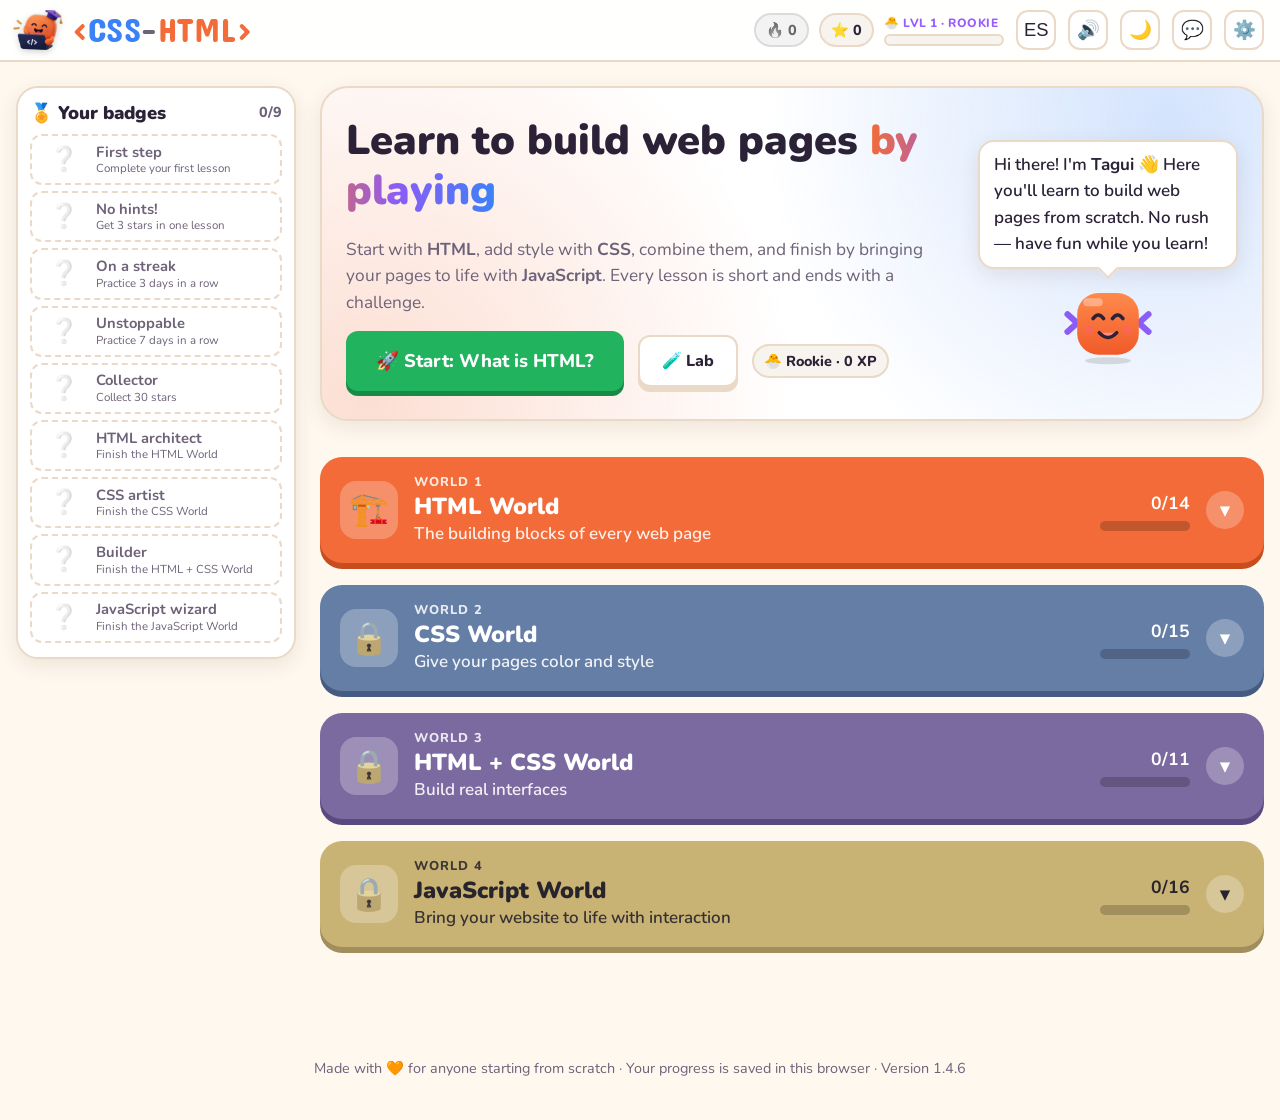
==== commit ee1810a1: "1.4.6: World HTML + CSS complete in English (hc-13 with its screenshots) and js-01 Co-Authored-By: C" ====
--- a/index.html
+++ b/index.html
@@ -11,9 +11,9 @@
   <link rel="preconnect" href="https://fonts.gstatic.com" crossorigin>
   <link rel="stylesheet" href="https://fonts.googleapis.com/css2?family=Concert+One&family=JetBrains+Mono:wght@400;700;800&family=Nunito:wght@400;600;700;800;900&display=swap">
   <!-- ?v=: versión del curso (node herramientas/version.mjs), para que el navegador no use archivos viejos -->
-  <link rel="stylesheet" href="css/tema.css?v=1.4.5">
-  <link rel="stylesheet" href="css/componentes.css?v=1.4.5">
-  <link rel="stylesheet" href="css/mapa.css?v=1.4.5">
+  <link rel="stylesheet" href="css/tema.css?v=1.4.6">
+  <link rel="stylesheet" href="css/componentes.css?v=1.4.6">
+  <link rel="stylesheet" href="css/mapa.css?v=1.4.6">
 </head>
 <body>
   <header class="cabecera"></header>
@@ -38,13 +38,13 @@
     Hecho con 🧡 para quien empieza desde cero · Tu progreso se guarda en este navegador · Versión <span data-version></span>
   </footer>
 
-  <script src="js/textos.js?v=1.4.5"></script>
-  <script src="js/curso.js?v=1.4.5"></script>
-  <script src="js/progreso.js?v=1.4.5"></script>
-  <script src="js/celebracion.js?v=1.4.5"></script>
-  <script src="js/mascota.js?v=1.4.5"></script>
-  <script src="js/ui.js?v=1.4.5"></script>
-  <script src="js/sugerencias.js?v=1.4.5"></script>
-  <script src="js/mapa.js?v=1.4.5"></script>
+  <script src="js/textos.js?v=1.4.6"></script>
+  <script src="js/curso.js?v=1.4.6"></script>
+  <script src="js/progreso.js?v=1.4.6"></script>
+  <script src="js/celebracion.js?v=1.4.6"></script>
+  <script src="js/mascota.js?v=1.4.6"></script>
+  <script src="js/ui.js?v=1.4.6"></script>
+  <script src="js/sugerencias.js?v=1.4.6"></script>
+  <script src="js/mapa.js?v=1.4.6"></script>
 </body>
 </html>
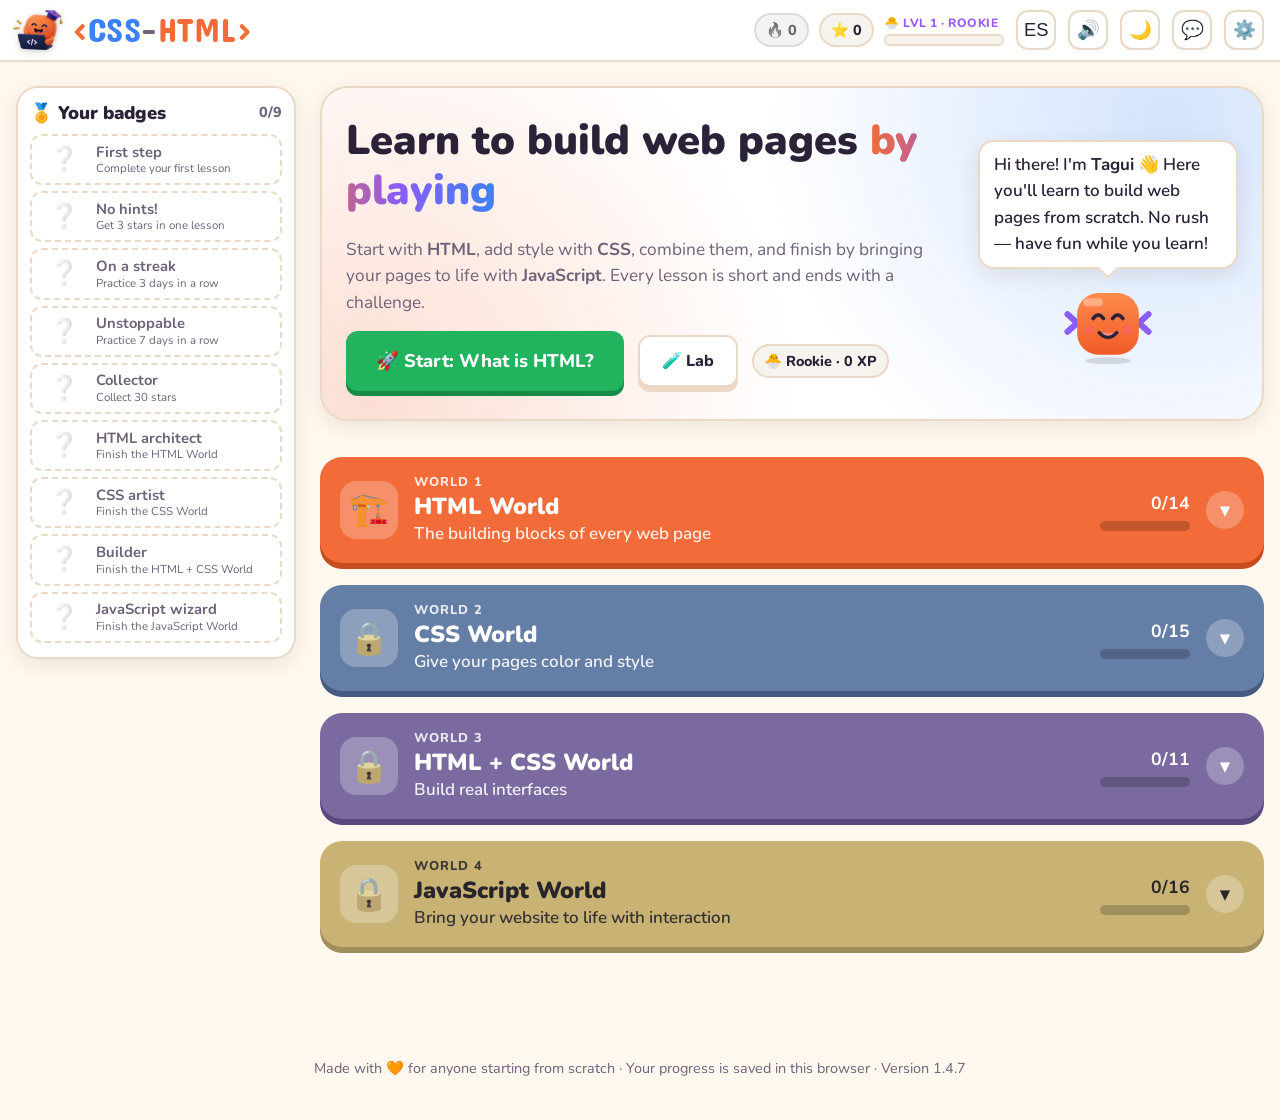
==== commit 55528358: "1.4.7: js-02 to js-10 and js-12 in English Co-Authored-By: Claude Opus 5.5 <noreply@anthropic.com>" ====
--- a/index.html
+++ b/index.html
@@ -11,9 +11,9 @@
   <link rel="preconnect" href="https://fonts.gstatic.com" crossorigin>
   <link rel="stylesheet" href="https://fonts.googleapis.com/css2?family=Concert+One&family=JetBrains+Mono:wght@400;700;800&family=Nunito:wght@400;600;700;800;900&display=swap">
   <!-- ?v=: versión del curso (node herramientas/version.mjs), para que el navegador no use archivos viejos -->
-  <link rel="stylesheet" href="css/tema.css?v=1.4.6">
-  <link rel="stylesheet" href="css/componentes.css?v=1.4.6">
-  <link rel="stylesheet" href="css/mapa.css?v=1.4.6">
+  <link rel="stylesheet" href="css/tema.css?v=1.4.7">
+  <link rel="stylesheet" href="css/componentes.css?v=1.4.7">
+  <link rel="stylesheet" href="css/mapa.css?v=1.4.7">
 </head>
 <body>
   <header class="cabecera"></header>
@@ -38,13 +38,13 @@
     Hecho con 🧡 para quien empieza desde cero · Tu progreso se guarda en este navegador · Versión <span data-version></span>
   </footer>
 
-  <script src="js/textos.js?v=1.4.6"></script>
-  <script src="js/curso.js?v=1.4.6"></script>
-  <script src="js/progreso.js?v=1.4.6"></script>
-  <script src="js/celebracion.js?v=1.4.6"></script>
-  <script src="js/mascota.js?v=1.4.6"></script>
-  <script src="js/ui.js?v=1.4.6"></script>
-  <script src="js/sugerencias.js?v=1.4.6"></script>
-  <script src="js/mapa.js?v=1.4.6"></script>
+  <script src="js/textos.js?v=1.4.7"></script>
+  <script src="js/curso.js?v=1.4.7"></script>
+  <script src="js/progreso.js?v=1.4.7"></script>
+  <script src="js/celebracion.js?v=1.4.7"></script>
+  <script src="js/mascota.js?v=1.4.7"></script>
+  <script src="js/ui.js?v=1.4.7"></script>
+  <script src="js/sugerencias.js?v=1.4.7"></script>
+  <script src="js/mapa.js?v=1.4.7"></script>
 </body>
 </html>
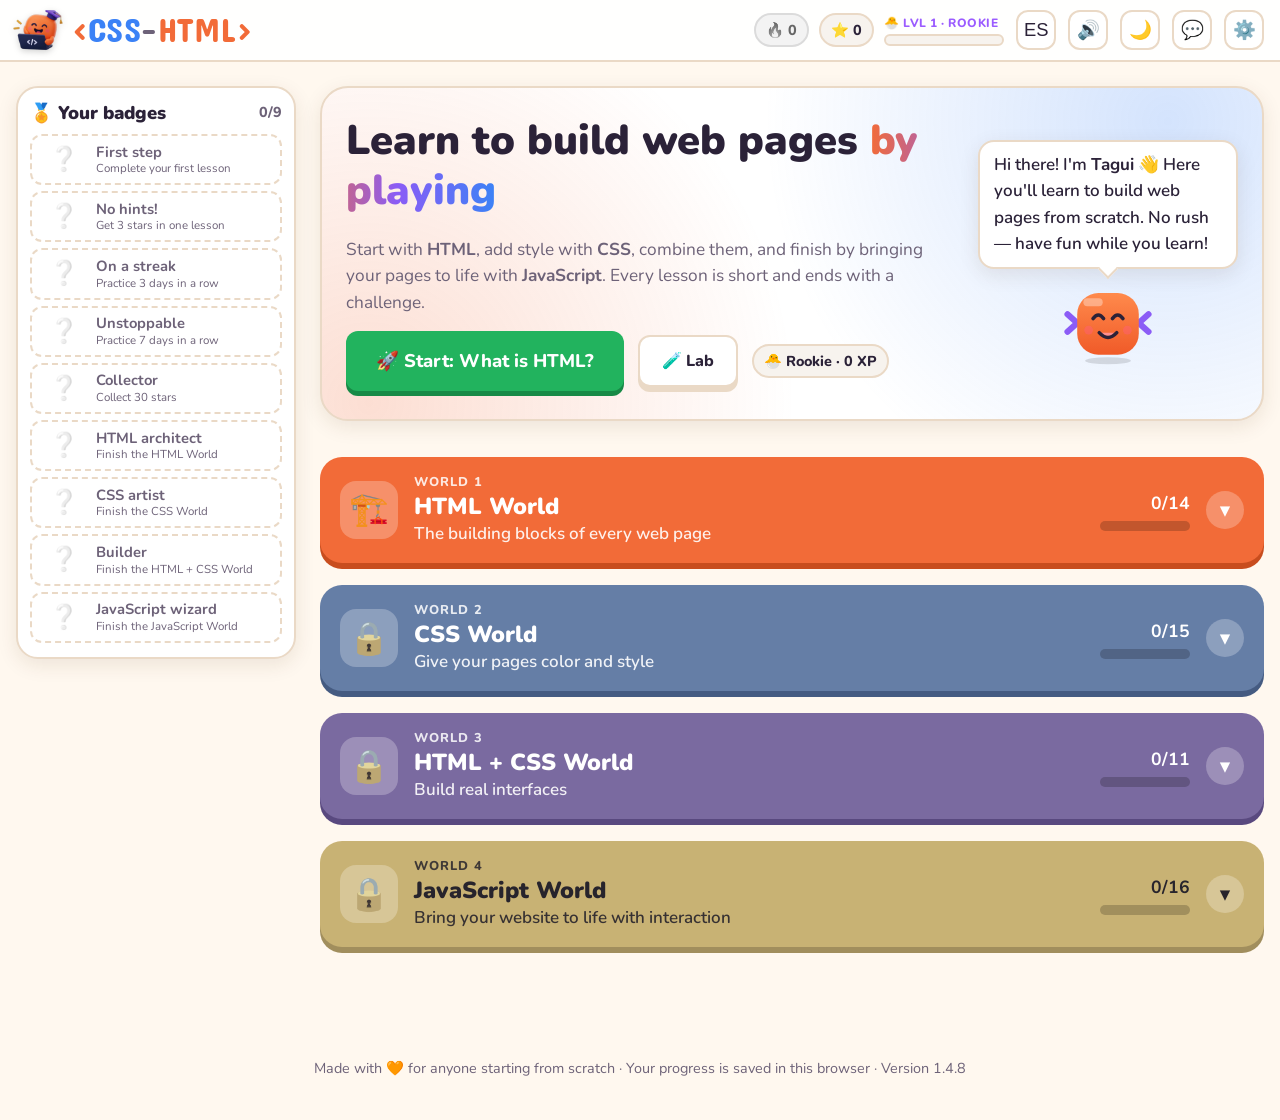
==== commit e0b7a81a: "1.4.8: js-11, js-13 and js-15 in English Co-Authored-By: Claude Opus 5.5 <noreply@anthropic.com>" ====
--- a/index.html
+++ b/index.html
@@ -11,9 +11,9 @@
   <link rel="preconnect" href="https://fonts.gstatic.com" crossorigin>
   <link rel="stylesheet" href="https://fonts.googleapis.com/css2?family=Concert+One&family=JetBrains+Mono:wght@400;700;800&family=Nunito:wght@400;600;700;800;900&display=swap">
   <!-- ?v=: versión del curso (node herramientas/version.mjs), para que el navegador no use archivos viejos -->
-  <link rel="stylesheet" href="css/tema.css?v=1.4.7">
-  <link rel="stylesheet" href="css/componentes.css?v=1.4.7">
-  <link rel="stylesheet" href="css/mapa.css?v=1.4.7">
+  <link rel="stylesheet" href="css/tema.css?v=1.4.8">
+  <link rel="stylesheet" href="css/componentes.css?v=1.4.8">
+  <link rel="stylesheet" href="css/mapa.css?v=1.4.8">
 </head>
 <body>
   <header class="cabecera"></header>
@@ -38,13 +38,13 @@
     Hecho con 🧡 para quien empieza desde cero · Tu progreso se guarda en este navegador · Versión <span data-version></span>
   </footer>
 
-  <script src="js/textos.js?v=1.4.7"></script>
-  <script src="js/curso.js?v=1.4.7"></script>
-  <script src="js/progreso.js?v=1.4.7"></script>
-  <script src="js/celebracion.js?v=1.4.7"></script>
-  <script src="js/mascota.js?v=1.4.7"></script>
-  <script src="js/ui.js?v=1.4.7"></script>
-  <script src="js/sugerencias.js?v=1.4.7"></script>
-  <script src="js/mapa.js?v=1.4.7"></script>
+  <script src="js/textos.js?v=1.4.8"></script>
+  <script src="js/curso.js?v=1.4.8"></script>
+  <script src="js/progreso.js?v=1.4.8"></script>
+  <script src="js/celebracion.js?v=1.4.8"></script>
+  <script src="js/mascota.js?v=1.4.8"></script>
+  <script src="js/ui.js?v=1.4.8"></script>
+  <script src="js/sugerencias.js?v=1.4.8"></script>
+  <script src="js/mapa.js?v=1.4.8"></script>
 </body>
 </html>
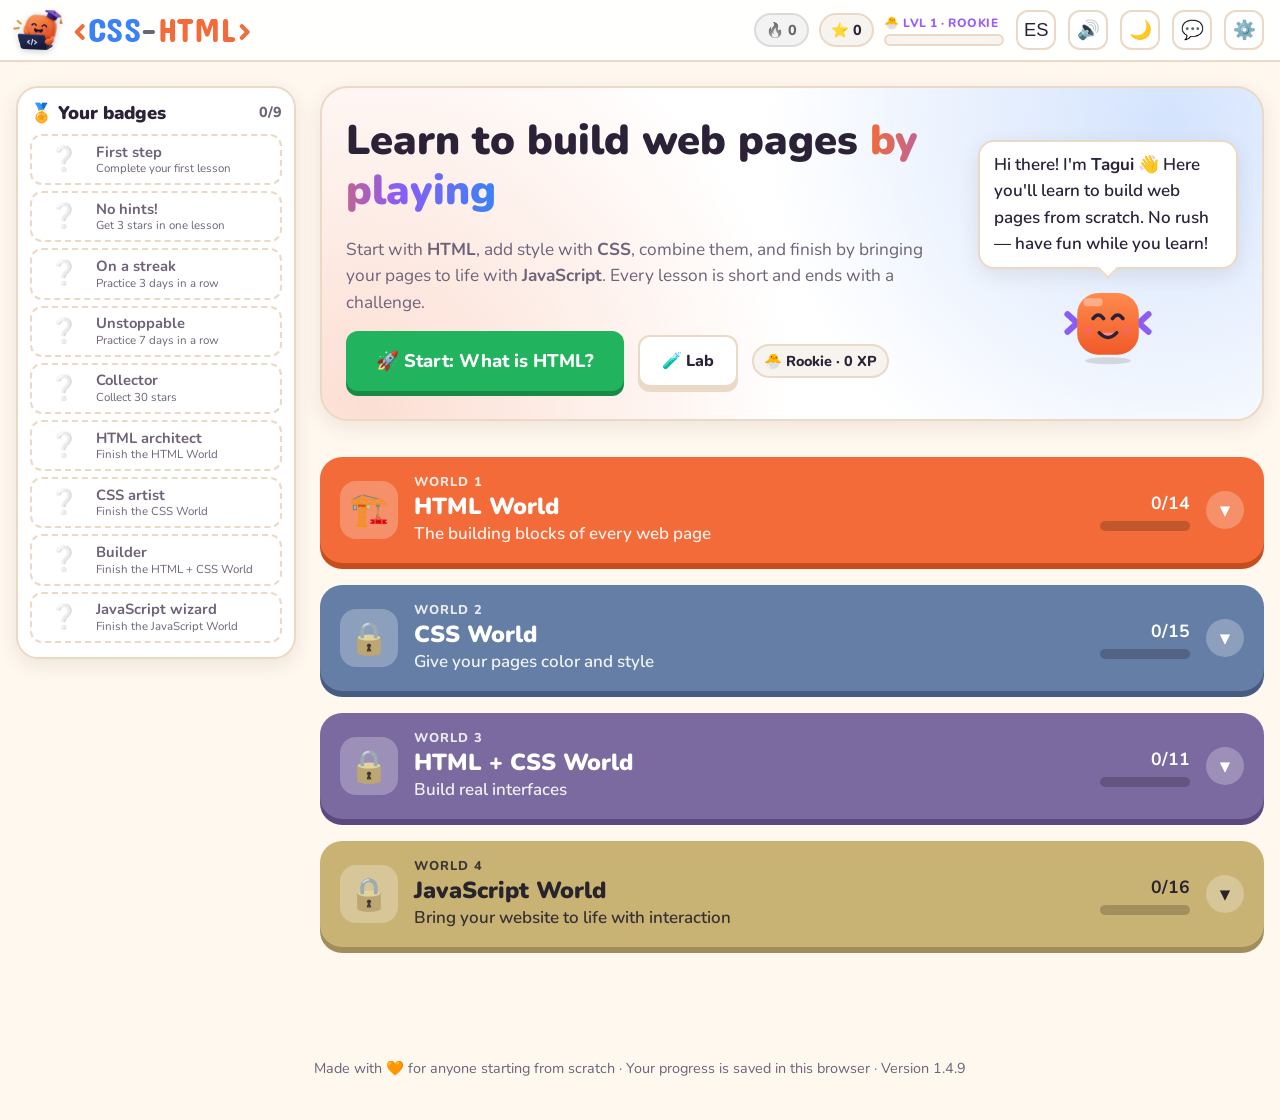
==== commit facd28d8: "1.4.9: World JavaScript complete in English (js-16 and the js-17 project) Co-Authored-By: Claude Opu" ====
--- a/index.html
+++ b/index.html
@@ -11,9 +11,9 @@
   <link rel="preconnect" href="https://fonts.gstatic.com" crossorigin>
   <link rel="stylesheet" href="https://fonts.googleapis.com/css2?family=Concert+One&family=JetBrains+Mono:wght@400;700;800&family=Nunito:wght@400;600;700;800;900&display=swap">
   <!-- ?v=: versión del curso (node herramientas/version.mjs), para que el navegador no use archivos viejos -->
-  <link rel="stylesheet" href="css/tema.css?v=1.4.8">
-  <link rel="stylesheet" href="css/componentes.css?v=1.4.8">
-  <link rel="stylesheet" href="css/mapa.css?v=1.4.8">
+  <link rel="stylesheet" href="css/tema.css?v=1.4.9">
+  <link rel="stylesheet" href="css/componentes.css?v=1.4.9">
+  <link rel="stylesheet" href="css/mapa.css?v=1.4.9">
 </head>
 <body>
   <header class="cabecera"></header>
@@ -38,13 +38,13 @@
     Hecho con 🧡 para quien empieza desde cero · Tu progreso se guarda en este navegador · Versión <span data-version></span>
   </footer>
 
-  <script src="js/textos.js?v=1.4.8"></script>
-  <script src="js/curso.js?v=1.4.8"></script>
-  <script src="js/progreso.js?v=1.4.8"></script>
-  <script src="js/celebracion.js?v=1.4.8"></script>
-  <script src="js/mascota.js?v=1.4.8"></script>
-  <script src="js/ui.js?v=1.4.8"></script>
-  <script src="js/sugerencias.js?v=1.4.8"></script>
-  <script src="js/mapa.js?v=1.4.8"></script>
+  <script src="js/textos.js?v=1.4.9"></script>
+  <script src="js/curso.js?v=1.4.9"></script>
+  <script src="js/progreso.js?v=1.4.9"></script>
+  <script src="js/celebracion.js?v=1.4.9"></script>
+  <script src="js/mascota.js?v=1.4.9"></script>
+  <script src="js/ui.js?v=1.4.9"></script>
+  <script src="js/sugerencias.js?v=1.4.9"></script>
+  <script src="js/mapa.js?v=1.4.9"></script>
 </body>
 </html>
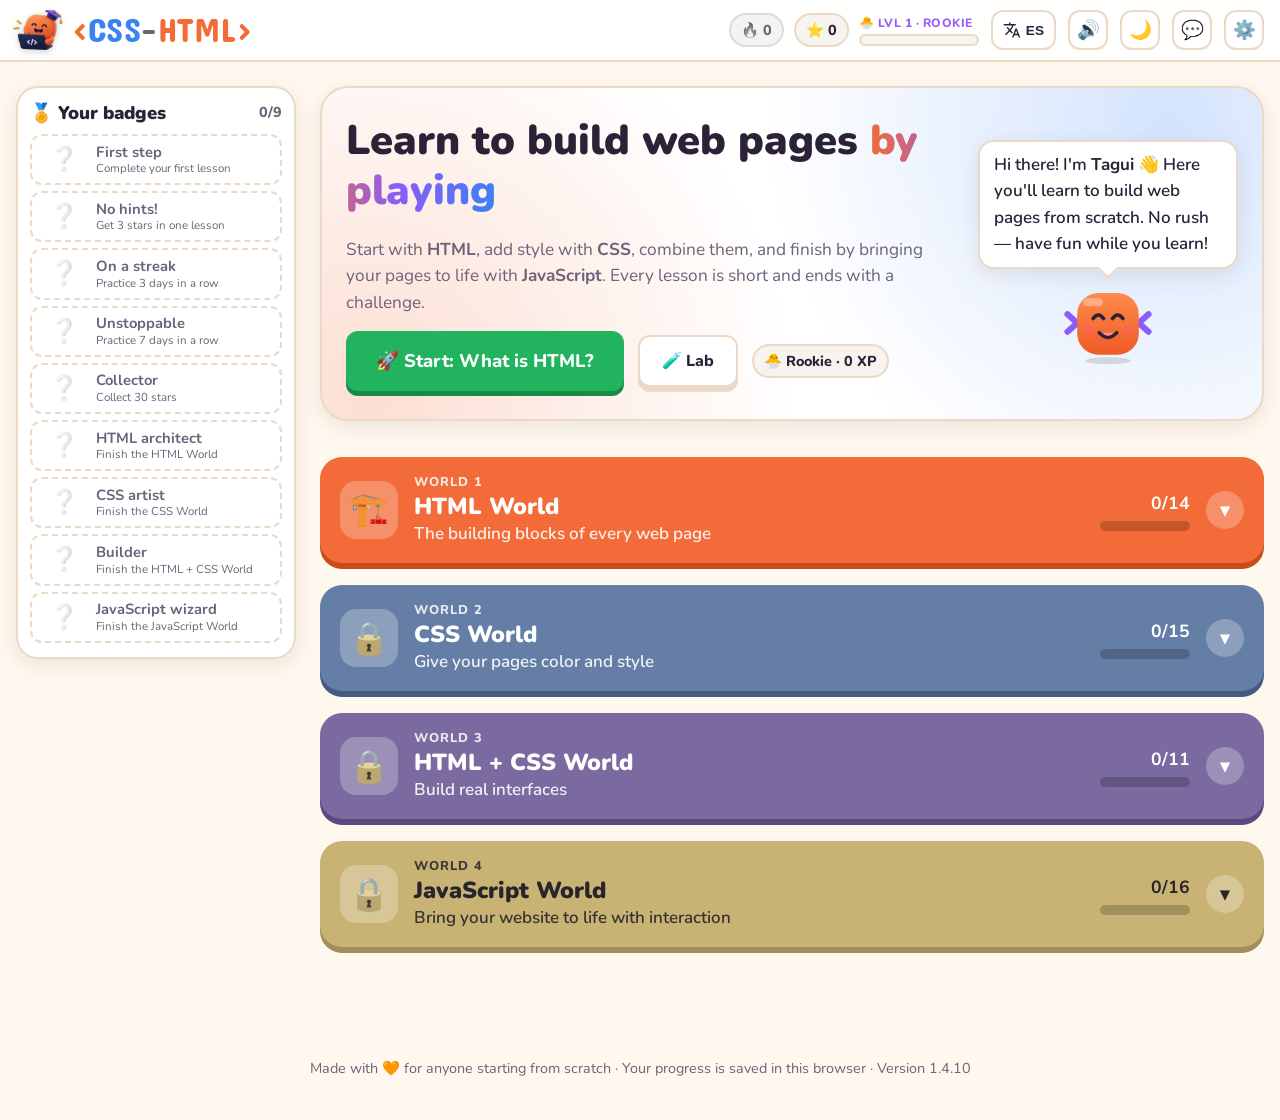
==== commit 5e07384d: "1.4.10: My clinic in English, translate icon on the language button, README in English and Spanish C" ====
--- a/index.html
+++ b/index.html
@@ -11,9 +11,9 @@
   <link rel="preconnect" href="https://fonts.gstatic.com" crossorigin>
   <link rel="stylesheet" href="https://fonts.googleapis.com/css2?family=Concert+One&family=JetBrains+Mono:wght@400;700;800&family=Nunito:wght@400;600;700;800;900&display=swap">
   <!-- ?v=: versión del curso (node herramientas/version.mjs), para que el navegador no use archivos viejos -->
-  <link rel="stylesheet" href="css/tema.css?v=1.4.9">
-  <link rel="stylesheet" href="css/componentes.css?v=1.4.9">
-  <link rel="stylesheet" href="css/mapa.css?v=1.4.9">
+  <link rel="stylesheet" href="css/tema.css?v=1.4.10">
+  <link rel="stylesheet" href="css/componentes.css?v=1.4.10">
+  <link rel="stylesheet" href="css/mapa.css?v=1.4.10">
 </head>
 <body>
   <header class="cabecera"></header>
@@ -38,13 +38,13 @@
     Hecho con 🧡 para quien empieza desde cero · Tu progreso se guarda en este navegador · Versión <span data-version></span>
   </footer>
 
-  <script src="js/textos.js?v=1.4.9"></script>
-  <script src="js/curso.js?v=1.4.9"></script>
-  <script src="js/progreso.js?v=1.4.9"></script>
-  <script src="js/celebracion.js?v=1.4.9"></script>
-  <script src="js/mascota.js?v=1.4.9"></script>
-  <script src="js/ui.js?v=1.4.9"></script>
-  <script src="js/sugerencias.js?v=1.4.9"></script>
-  <script src="js/mapa.js?v=1.4.9"></script>
+  <script src="js/textos.js?v=1.4.10"></script>
+  <script src="js/curso.js?v=1.4.10"></script>
+  <script src="js/progreso.js?v=1.4.10"></script>
+  <script src="js/celebracion.js?v=1.4.10"></script>
+  <script src="js/mascota.js?v=1.4.10"></script>
+  <script src="js/ui.js?v=1.4.10"></script>
+  <script src="js/sugerencias.js?v=1.4.10"></script>
+  <script src="js/mapa.js?v=1.4.10"></script>
 </body>
 </html>
--- a/css/componentes.css
+++ b/css/componentes.css
@@ -152,6 +152,8 @@
   flex-shrink: 0;
 }
 .boton-icono:hover { background: var(--superficie-2); }
+/* Idioma: icono de traducir + EN/ES, más ancho que los demás para que se vea */
+.boton-idioma { width: auto; display: inline-flex; align-items: center; gap: 5px; padding: 0 10px; font-size: 0.85rem; font-weight: 800; }
 
 .mini-boton {
   padding: 6px 10px;
